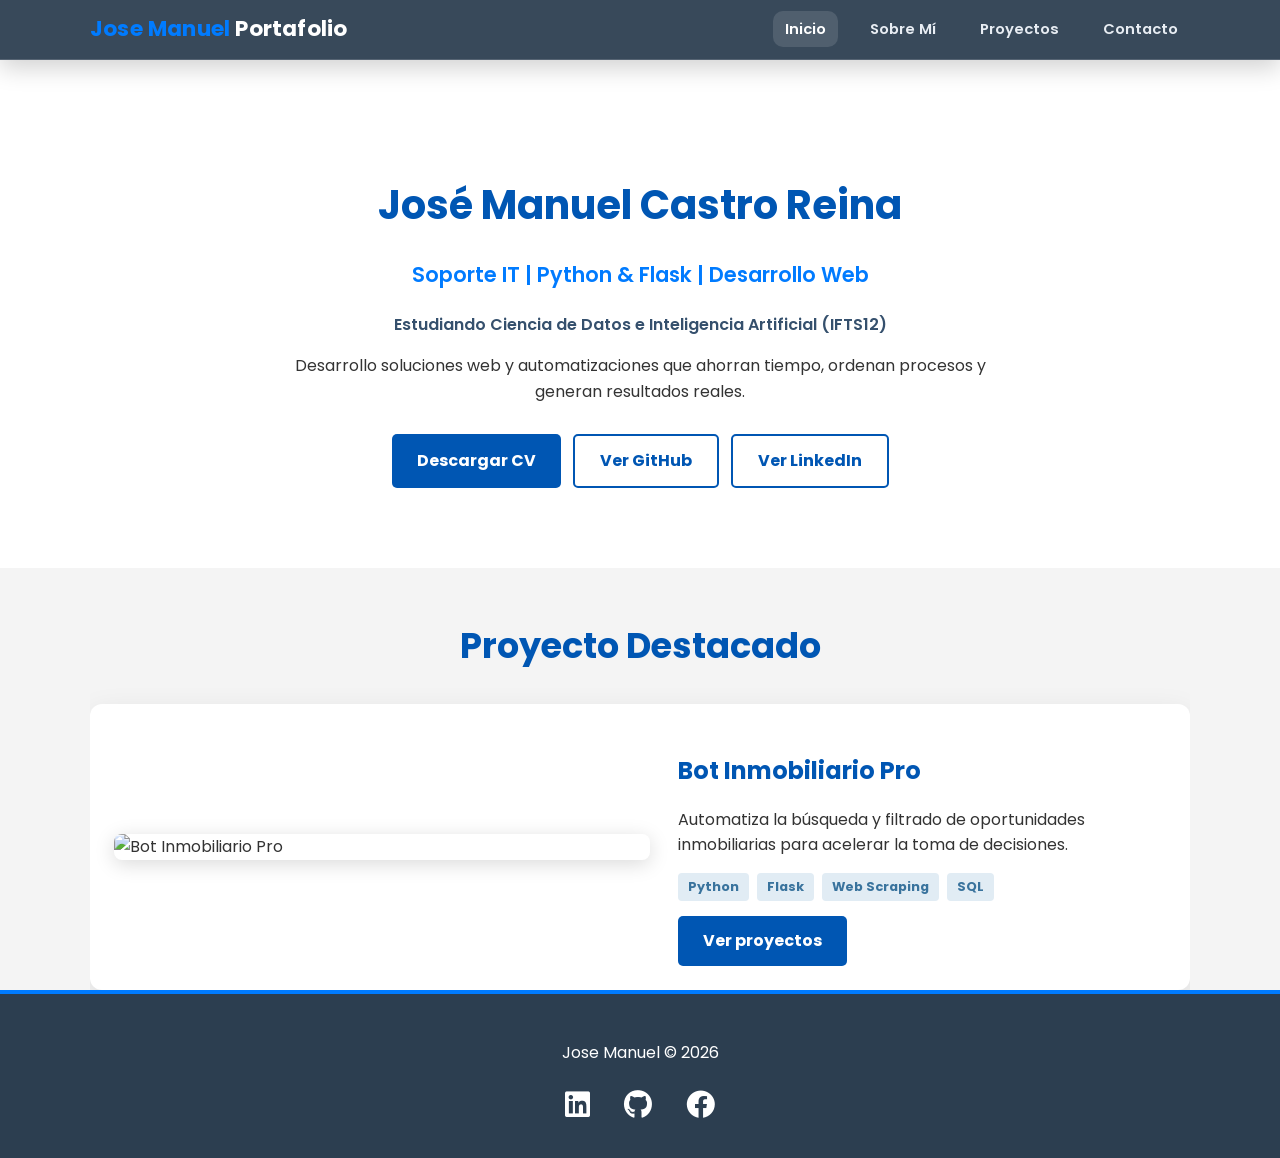
==== index.html @ e277f6f5 "Rediseño portfolio + mejoras de contacto y SMTP" ====
<!DOCTYPE html>
<html lang="es">
<head>
    <meta charset="UTF-8">
    <meta name="viewport" content="width=device-width, initial-scale=1.0">
    <link href="https://fonts.googleapis.com/css2?family=Poppins:wght@300;400;600;700&family=Roboto+Mono:wght@400;700&display=swap" rel="stylesheet">
    <link rel="stylesheet" href="https://cdnjs.cloudflare.com/ajax/libs/font-awesome/6.0.0-beta3/css/all.min.css">
    <link rel="stylesheet" href="css/normalize.css">
    <link rel="stylesheet" href="css/style.css">
    <title>JoseManuelDEV | IA & Data Science</title>
</head>
<body>
    <header>
        <div class="container">
            <div id="branding">
                <h1><span class="highlight">Jose Manuel</span> Portafolio</h1>
            </div>
            <nav class="navigation"> 
                <button class="nav-toggle" type="button" aria-expanded="false" aria-label="Abrir menú" aria-controls="site-menu">
                    <span></span>
                    <span></span>
                    <span></span>
                </button>
                <ul id="site-menu">
                    <li class="current"><a href="index.html">Inicio</a></li>
                    <li><a href="sobremi.html">Sobre Mí</a></li>
                    <li><a href="proyectos.html">Proyectos</a></li>
                    <li><a href="contacto.html">Contacto</a></li>
                </ul>
            </nav>
        </div>
    </header>

    <main>
        <section class="hero">
            <div class="container">
                <!-- <p class="eyebrow">Portfolio profesional</p> -->
                <h1>José Manuel Castro Reina</h1>
                <p class="subtitle">Soporte IT | Python &amp; Flask | Desarrollo Web</p>
                <p class="study-line">Estudiando Ciencia de Datos e Inteligencia Artificial (IFTS12)</p>
                <p class="hero-copy">Desarrollo soluciones web y automatizaciones que ahorran tiempo, ordenan procesos y generan resultados reales.</p>
                <div class="hero-actions">
                    <a href="cv.pdf" class="btn btn-primary" download>Descargar CV</a>
                    <a href="https://github.com/josemanuelweb" class="btn btn-secondary" target="_blank" rel="noopener">Ver GitHub</a>
                    <a href="https://www.linkedin.com/in/josemanuell/" class="btn btn-secondary" target="_blank" rel="noopener">Ver LinkedIn</a>
                </div>
            </div>
        </section>

        <section id="proyectos" class="container highlight-project">
            <h2 class="section-title">Proyecto Destacado</h2>
            <div class="project-card">
                <img class="project-demo" src="img/AppInmobiliaria.png" alt="Bot Inmobiliario Pro">
                <div class="project-highlight-content">
                    <h3>Bot Inmobiliario Pro</h3>
                    <p>Automatiza la búsqueda y filtrado de oportunidades inmobiliarias para acelerar la toma de decisiones.</p>
                    <div class="tech-tags">
                        <span>Python</span>
                        <span>Flask</span>
                        <span>Web Scraping</span>
                        <span>SQL</span>
                    </div>
                    <a href="proyectos.html" class="btn btn-primary">Ver proyectos</a>
                </div>
            </div>
        </section>
    </main>

    <footer>
        <div class="container">
            <p>Jose Manuel &copy; 2026</p>
            <div class="social-icons">
                <a href="https://www.linkedin.com/in/josemanuell/" target="_blank" rel="noopener" aria-label="LinkedIn">
                    <i class="fab fa-linkedin"></i>
                </a>
                <a href="https://github.com/josemanuelweb" target="_blank" rel="noopener" aria-label="GitHub">
                    <i class="fab fa-github"></i>
                </a>
                <a href="https://www.facebook.com/profile.php?id=61586105055388" target="_blank" rel="noopener" aria-label="Facebook">
                    <i class="fab fa-facebook"></i>
                </a>
            </div>
        </div>
    </footer>

    <script src="js/script.js"></script>
</body>
</html>
---- css/style.css ----
/* --- VARIABLES Y CONFIGURACIÓN --- */
:root {
    --primary-color: #0056b3;    /* Azul Seniority */
    --secondary-color: #007bff;  /* Azul Acción */
    --bg-dark: #2c3e50;          /* Gris Oscuro (Header/Footer) */
    --bg-light: #f4f4f4;         /* Fondo General */
    --white: #ffffff;
    --text-color: #333;
    --shadow: 0 10px 30px rgba(0,0,0,0.1);
}

/* --- GENERALES --- */
body {
    font-family: 'Poppins', sans-serif;
    margin: 0;
    padding: 0;
    line-height: 1.6;
    color: var(--text-color);
    background-color: var(--bg-light);

    display: flex;
    flex-direction: column;
    min-height: 100vh;
    margin: 0;
}

main, section.container {
    flex: 1; /* Esto empuja el footer hacia abajo */
}

.container {
    width: 90%;
    max-width: 1100px;
    margin: auto;
    overflow: hidden;
}

/* --- ENCABEZADO (HEADER) --- */
header {
    position: sticky;
    top: 0;
    z-index: 1000;
    background: rgba(44, 62, 80, 0.94);
    backdrop-filter: blur(8px);
    color: var(--white);
    padding: 0.75rem 0;
    border-bottom: 1px solid rgba(255,255,255,0.15);
    box-shadow: 0 8px 24px rgba(0,0,0,0.18);
}

header .container {
    display: flex;
    justify-content: space-between;
    align-items: center;
    overflow: visible;
}

header #branding h1 {
    margin: 0;
    font-size: 1.35rem;
    letter-spacing: 0.2px;
}

header .highlight {
    color: var(--secondary-color);
}

/* Navegación */
.navigation ul {
    margin: 0;
    padding: 0;
    list-style: none;
    display: flex;
    gap: 20px;
}

.nav-toggle {
    display: none;
    width: 42px;
    height: 42px;
    border: 1px solid rgba(255,255,255,0.25);
    background: rgba(255,255,255,0.08);
    border-radius: 10px;
    cursor: pointer;
    align-items: center;
    justify-content: center;
    flex-direction: column;
    gap: 5px;
}

.nav-toggle span {
    width: 18px;
    height: 2px;
    border-radius: 2px;
    background: #fff;
    transition: transform 0.2s ease, opacity 0.2s ease;
}

.nav-toggle[aria-expanded="true"] span:nth-child(1) {
    transform: translateY(7px) rotate(45deg);
}

.nav-toggle[aria-expanded="true"] span:nth-child(2) {
    opacity: 0;
}

.nav-toggle[aria-expanded="true"] span:nth-child(3) {
    transform: translateY(-7px) rotate(-45deg);
}

.navigation a {
    color: #e8edf3;
    text-decoration: none;
    text-transform: none;
    font-size: 0.92rem;
    font-weight: 600;
    transition: 0.25s ease;
    padding: 8px 12px;
    border-radius: 10px;
}

.navigation a:hover, .current a {
    color: #ffffff;
    background: rgba(255,255,255,0.12);
}

/* --- SECCIÓN HERO (INICIO) --- */
.hero {
    text-align: center;
    padding: 80px 0;
    background: var(--white);
}

.hero h1 { 
    font-size: 2.5rem; 
    color: var(--primary-color); 
    margin-bottom: 10px; 
}

.eyebrow {
    display: inline-block;
    padding: 6px 12px;
    border-radius: 999px;
    background: #e6f0ff;
    color: var(--primary-color);
    font-size: 0.85rem;
    font-weight: 700;
    margin-bottom: 14px;
}

.subtitle { 
    font-size: 1.3rem; 
    font-weight: 600; 
    color: var(--secondary-color); 
}

.study-line {
    margin-top: 6px;
    font-weight: 600;
    color: #35506d;
}

.hero-copy {
    max-width: 760px;
    margin: 16px auto 0;
}

.hero-text { 
    max-width: 750px; 
    margin: 20px auto; 
}

.cta-group { 
    display: flex; 
    justify-content: center; 
    gap: 15px; 
    margin-top: 30px; 
}
.btn { 
    padding: 12px 25px; 
    border-radius: 5px; 
    text-decoration: none; 
    font-weight: bold; 
    transition: 0.3s; 
    display: inline-flex;
    align-items: center;
    justify-content: center;
    text-align: center;
}
.btn-primary { 
    background: var(--primary-color); 
    color: var(--white); 
}
.btn-secondary { 
    border: 2px solid var(--primary-color); 
    color: var(--primary-color); 
    background: transparent;
}
.btn:hover { 
    transform: translateY(-3px); 
    box-shadow: var(--shadow); 
}

.hero-actions {
    display: flex;
    justify-content: center;
    gap: 12px;
    margin-top: 30px;
    flex-wrap: wrap;
}

.highlight-project .project-card {
    display: grid;
    grid-template-columns: 1.1fr 1fr;
    gap: 28px;
    background: #fff;
    border-radius: 12px;
    box-shadow: var(--shadow);
    padding: 24px;
    align-items: center;
}

.project-highlight-content h3 {
    font-size: 1.5rem;
    color: var(--primary-color);
    margin-bottom: 8px;
}

.project-highlight-content p {
    margin-bottom: 14px;
}

/* --- SECCIÓN SOBRE MÍ --- */
.about-me-section {
    padding: 60px 0 20px;
}

.about-lead {
    max-width: 900px;
    margin: 0 auto 18px;
    text-align: center;
    color: #3f4f61;
}

.about-grid { 
    display: grid; 
    grid-template-columns: 2fr 1fr; 
    gap: 40px; 
    margin-top: 40px; 
}

.values-grid {
    display: grid;
    grid-template-columns: repeat(2, minmax(0, 1fr));
    gap: 16px;
}

.value-item {
    background: #ffffff;
    border-radius: 12px;
    padding: 18px;
    box-shadow: var(--shadow);
    border: 1px solid #e6edf5;
}

.value-item h4 {
    margin: 0 0 8px;
    color: var(--primary-color);
}

.value-item p {
    margin: 0;
    color: #4d5b69;
}

.about-stack { 
    background: var(--bg-dark); 
    color: var(--white); 
    padding: 25px; 
    border-radius: 10px; 
    box-shadow: var(--shadow);
    height: fit-content;
}
.tech-list { 
    list-style: none; 
    padding: 0; 
}
.tech-list li { 
    margin-bottom: 10px; 
    border-bottom: 1px solid rgba(255,255,255,0.1); 
    padding-bottom: 5px; 
}

/* --- PÁGINA DE PROYECTOS (UNIFICADA) --- */
.section-title { 
    text-align: center; 
    margin: 50px 0 30px; 
    font-size: 2.2rem; 
    color: var(--primary-color); 
}

.projects-list-unified {
    display: flex;
    flex-direction: column;
    gap: 40px;
    padding: 20px 0;
}

/* Cada tarjeta como un bloque horizontal sólido */
.project-card-row {
    display: flex; 
    justify-content: space-between; 
    align-items: stretch; 
    background: var(--white);
    border-radius: 12px;
    box-shadow: var(--shadow);
    overflow: hidden;
    min-height: 350px; 
    border-left: 10px solid var(--primary-color);
    transition: transform 0.3s ease;
}

.project-card-row:hover { transform: scale(1.01); }

.project-content {
    flex: 1; 
    padding: 40px;
    display: flex;
    flex-direction: column;
    justify-content: center;
}

.project-image-container {
    flex: 1; 
    max-width: 50%; 
    background: #f8f9fa;
}

.project-image-container img {
    width: 100%;
    height: 100%;
    object-fit: cover; 
}

/* Etiquetas y Tags */
.tag { 
    display: inline-block; 
    padding: 4px 10px; 
    border-radius: 4px; 
    font-size: 0.75rem; 
    font-weight: bold; 
    margin-bottom: 15px; 
    color: white; 
}
.tag-ia { background: #28a745; }
.tag-web { background: #e83e8c; }

.tech-tags { 
    display: flex; 
    flex-wrap: wrap; 
    gap: 8px; 
    margin: 15px 0; 
}
.tech-tags span { 
    background: #e1ecf4; 
    color: #39739d; 
    padding: 4px 10px; 
    border-radius: 4px; 
    font-size: 0.8rem; 
    font-weight: bold; 
}

/* --- FORMULARIO DE CONTACTO --- */
.contact-card { 
    background: var(--white); 
    padding: 40px; 
    border-radius: 12px; 
    box-shadow: var(--shadow); 
    max-width: 650px; 
    margin: 40px auto; 
    transition: transform 0.25s ease, box-shadow 0.25s ease;
}

.contact-card:hover {
    transform: translateY(-3px);
    box-shadow: 0 16px 38px rgba(0,0,0,0.13);
}

.contact-lead {
    max-width: 650px;
    margin: -10px auto 10px;
    text-align: justify !important;
    text-justify: inter-word;
    text-align-last: left;
    hyphens: auto;
    color: #41576d;
}

.contact-lead a {
    color: var(--primary-color);
    font-weight: 600;
    text-decoration: none;
}

.contact-form label { 
    display: block; margin-bottom: 5px; 
    font-weight: bold; 
    color: var(--primary-color); 
}
.contact-form input, 
.contact-form textarea { 
    width: 100%; 
    padding: 12px; 
    margin-bottom: 20px; 
    border: 1px solid #ddd; 
    border-radius: 6px; 
    box-sizing: border-box; 
    transition: border-color 0.2s ease, box-shadow 0.2s ease, background-color 0.2s ease;
}

.contact-form input:focus,
.contact-form textarea:focus {
    border-color: #7ba7ff;
    box-shadow: 0 0 0 4px rgba(0,123,255,0.14);
    outline: none;
    background-color: #fbfdff;
}
.contact-form button { 
    width: 100%; 
    background: var(--secondary-color); 
    color: white; 
    border: none; 
    padding: 15px; 
    font-weight: bold; 
    cursor: pointer; border-radius: 6px; 
}
.contact-form button:disabled {
    opacity: 0.7;
    cursor: not-allowed;
}

.contact-form input.is-invalid,
.contact-form textarea.is-invalid {
    border-color: #d93025;
    box-shadow: 0 0 0 3px rgba(217,48,37,0.14);
}

.field-meta {
    margin-top: -12px;
    margin-bottom: 8px;
    display: flex;
    justify-content: space-between;
    gap: 10px;
    color: #50667e;
    font-size: 0.82rem;
}

.field-error {
    display: block;
    margin-top: -10px;
    margin-bottom: 6px;
    min-height: 18px;
    color: #d93025;
    font-size: 0.82rem;
}

.hp-field {
    position: absolute;
    left: -9999px;
    width: 1px;
    height: 1px;
    overflow: hidden;
}

.form-status {
    margin: 16px 0 0;
    padding: 10px 12px;
    border-radius: 6px;
    font-weight: 600;
    display: none;
}
.form-status.is-success {
    display: block;
    background: #e9f8ef;
    color: #1f7a3f;
}
.form-status.is-error {
    display: block;
    background: #fdecec;
    color: #a32121;
}

/* --- PIE DE PÁGINA --- */
/* --- FOOTER UNIFICADO --- */
footer {
    background: #2c3e50;
    color: #ffffff;
    text-align: center;
    padding: 30px 0;
    border-top: #007bff 4px solid;
}

.social-icons {
    margin-top: 15px;
}

.social-icons a {
    color: white;
    font-size: 1.8rem;
    margin: 0 15px;
    transition: 0.3s;
    display: inline-block;
}

.social-icons a:hover {
    color: var(--secondary-color);
    transform: translateY(-5px);
}

/* --- RESPONSIVO --- */
@media (max-width: 768px) {
    .project-card-row {
        flex-direction: column;
        text-align: center;
    }
    .project-image-container {
        height: 200px;
    }
}

/* --- RESPONSIVE --- */
@media (max-width: 850px) {
    .project-card-row { flex-direction: column; }
    .project-image-container { max-width: 100%; height: 250px; }
    .project-image-container { order: 1; }
    .project-content { order: 2; }
    .about-grid { grid-template-columns: 1fr; }
    .values-grid { grid-template-columns: 1fr; }
    header .container {
        display: flex;
        flex-direction: row;
        align-items: center;
        justify-content: space-between;
        padding: 6px 0;
    }
    .navigation {
        width: auto;
        margin-left: auto;
        position: relative;
    }
    .nav-toggle { display: inline-flex; }
    .navigation ul {
        margin-top: 0;
        width: 240px;
        flex-direction: column;
        gap: 8px;
        max-height: 0;
        opacity: 0;
        overflow: hidden;
        pointer-events: none;
        transition: max-height 0.25s ease, opacity 0.2s ease;
        position: absolute;
        right: 0;
        top: calc(100% + 10px);
        background: rgba(44, 62, 80, 0.98);
        border: 1px solid rgba(255,255,255,0.15);
        border-radius: 10px;
        padding: 0 10px;
        z-index: 1001;
    }
    .navigation ul.is-open {
        max-height: 320px;
        opacity: 1;
        pointer-events: auto;
        padding: 10px;
    }
    .navigation li { width: 100%; }
    .navigation a {
        display: block;
        text-align: center;
    }
    .highlight-project .project-card { grid-template-columns: 1fr; }
    .contact-card { padding: 24px; }    .field-meta { flex-direction: column; align-items: flex-start; }
}

/* Fuerza a que las etiquetas y campos estén uno debajo del otro */
.contact-form .form-group {
    display: flex;
    flex-direction: column;
    margin-bottom: 20px;
    text-align: left;
}

.contact-form label {
    font-weight: bold;
    color: var(--primary-color);
    margin-bottom: 8px;
}

.contact-form input, 
.contact-form textarea {
    width: 100%;
    padding: 12px;
    border: 1px solid #ddd;
    border-radius: 6px;
    box-sizing: border-box; /* Crucial para que no se desborde */
}

.project-demo {
    width: 100%;
    max-width: 800px;
    display: block;
    margin: 20px auto;
    border-radius: 8px;
    box-shadow: 0 4px 20px rgba(0,0,0,0.15);
}
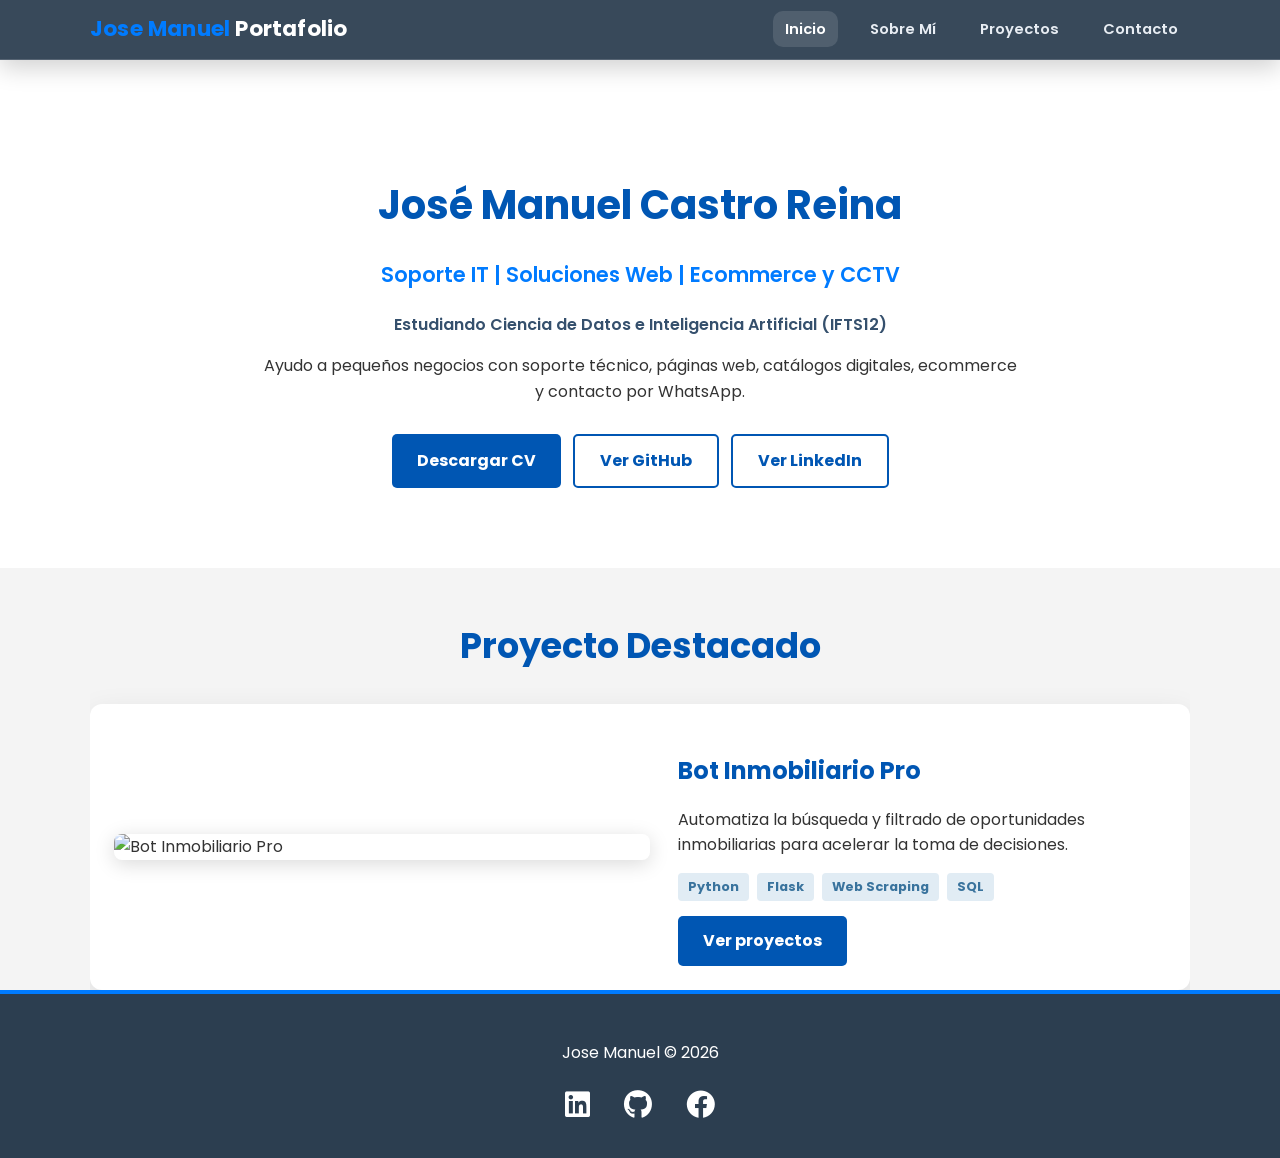
==== commit 72c15fe3: "Alinear portada con servicios freelance y ecommerce" ====
--- a/index.html
+++ b/index.html
@@ -7,7 +7,7 @@
     <link rel="stylesheet" href="https://cdnjs.cloudflare.com/ajax/libs/font-awesome/6.0.0-beta3/css/all.min.css">
     <link rel="stylesheet" href="css/normalize.css">
     <link rel="stylesheet" href="css/style.css">
-    <title>JoseManuelDEV | IA & Data Science</title>
+    <title>José Manuel | Soporte IT y Soluciones Digitales</title>
 </head>
 <body>
     <header>
@@ -36,12 +36,12 @@
             <div class="container">
                 <!-- <p class="eyebrow">Portfolio profesional</p> -->
                 <h1>José Manuel Castro Reina</h1>
-                <p class="subtitle">Soporte IT | Python &amp; Flask | Desarrollo Web</p>
+                <p class="subtitle">Soporte IT | Soluciones Web | Ecommerce y CCTV</p>
                 <p class="study-line">Estudiando Ciencia de Datos e Inteligencia Artificial (IFTS12)</p>
-                <p class="hero-copy">Desarrollo soluciones web y automatizaciones que ahorran tiempo, ordenan procesos y generan resultados reales.</p>
+                <p class="hero-copy">Ayudo a pequeños negocios con soporte técnico, páginas web, catálogos digitales, ecommerce y contacto por WhatsApp.</p>
                 <div class="hero-actions">
-                    <a href="cv.pdf" class="btn btn-primary" download>Descargar CV</a>
-                    <a href="https://github.com/josemanuelweb" class="btn btn-secondary" target="_blank" rel="noopener">Ver GitHub</a>
+                    <a href="JoseManuel-CV.pdf" class="btn btn-primary" download>Descargar CV</a>
+                    <a href="https://github.com/JoseManuel-TI" class="btn btn-secondary" target="_blank" rel="noopener">Ver GitHub</a>
                     <a href="https://www.linkedin.com/in/josemanuell/" class="btn btn-secondary" target="_blank" rel="noopener">Ver LinkedIn</a>
                 </div>
             </div>
@@ -73,7 +73,7 @@
                 <a href="https://www.linkedin.com/in/josemanuell/" target="_blank" rel="noopener" aria-label="LinkedIn">
                     <i class="fab fa-linkedin"></i>
                 </a>
-                <a href="https://github.com/josemanuelweb" target="_blank" rel="noopener" aria-label="GitHub">
+                <a href="https://github.com/JoseManuel-TI" target="_blank" rel="noopener" aria-label="GitHub">
                     <i class="fab fa-github"></i>
                 </a>
                 <a href="https://www.facebook.com/profile.php?id=61586105055388" target="_blank" rel="noopener" aria-label="Facebook">
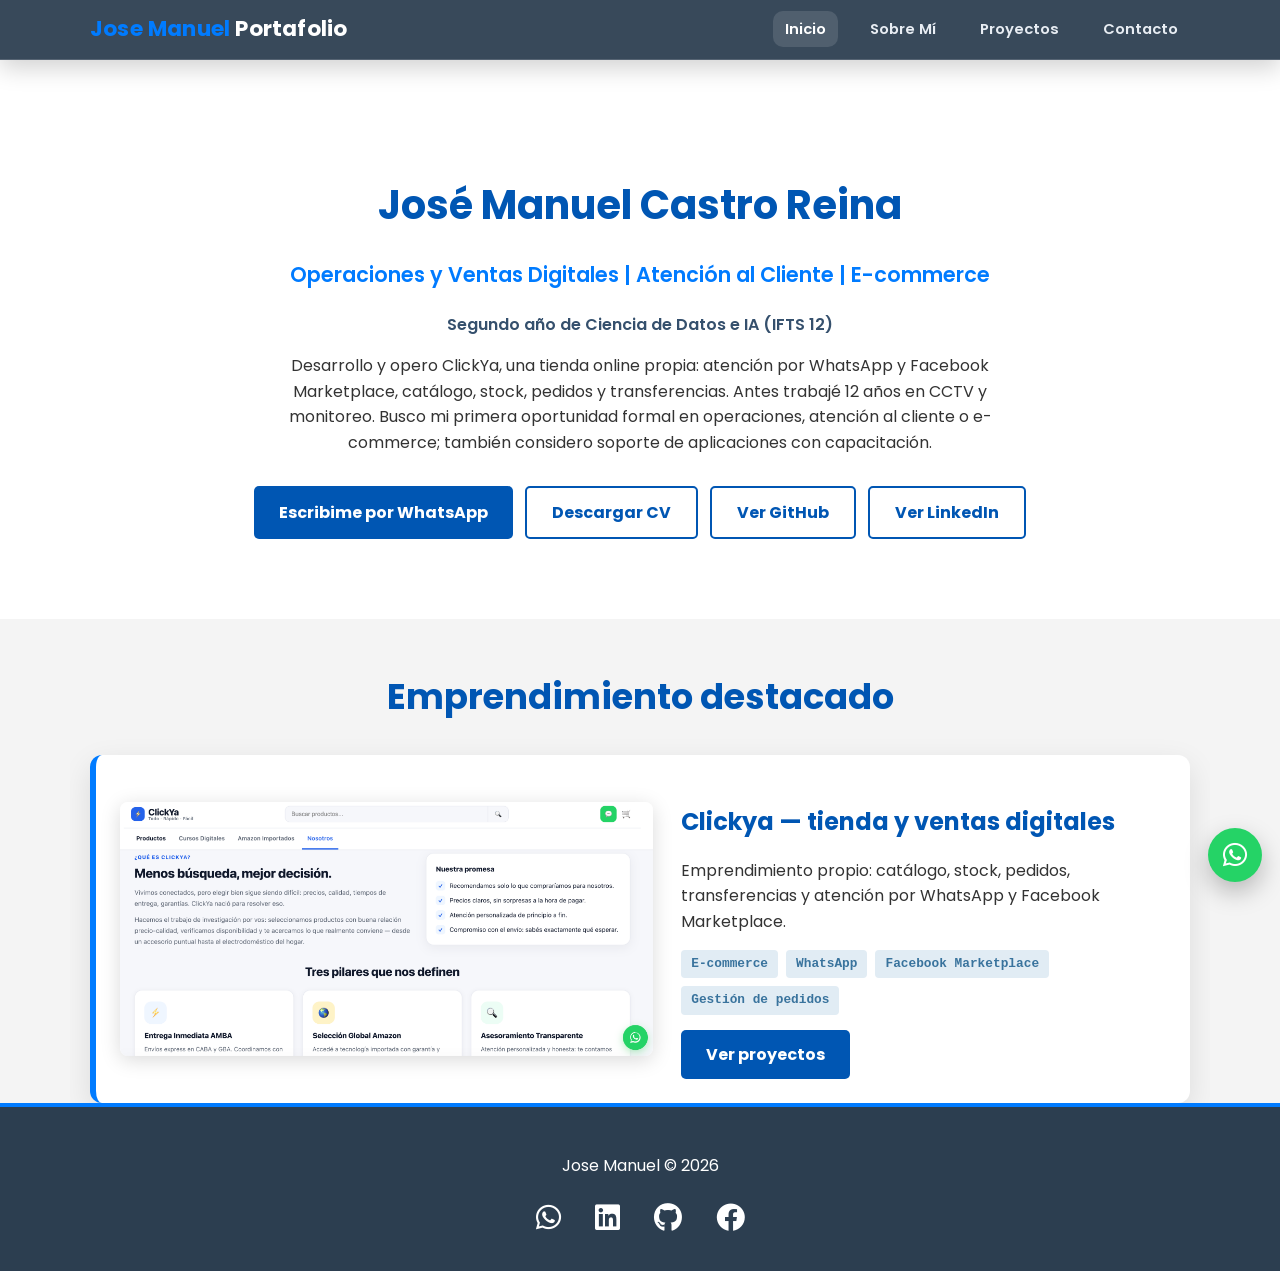
==== commit e0e34b56: "Actualizar portafolio a sitio estático y perfil de operaciones y ventas digitales" ====
--- a/index.html
+++ b/index.html
@@ -7,7 +7,13 @@
     <link rel="stylesheet" href="https://cdnjs.cloudflare.com/ajax/libs/font-awesome/6.0.0-beta3/css/all.min.css">
     <link rel="stylesheet" href="css/normalize.css">
     <link rel="stylesheet" href="css/style.css">
-    <title>José Manuel | Soporte IT y Soluciones Digitales</title>
+    <meta name="description" content="José Manuel Castro Reina — Operaciones y Ventas Digitales, Atención al Cliente y E-commerce. ClickYa, WhatsApp, catálogo, stock y pedidos. Lanús, Buenos Aires.">
+    <meta name="author" content="José Manuel Castro Reina">
+    <meta property="og:type" content="website">
+    <meta property="og:title" content="José Manuel Castro Reina | Operaciones y Ventas Digitales">
+    <meta property="og:description" content="Operaciones y ventas digitales, atención al cliente y e-commerce. ClickYa, WhatsApp, catálogo, stock y pedidos.">
+    <meta property="og:url" content="https://JoseManuel-TI.github.io/mi-portafolio/">
+    <title>José Manuel Castro Reina | Operaciones y Ventas Digitales</title>
 </head>
 <body>
     <header>
@@ -36,11 +42,12 @@
             <div class="container">
                 <!-- <p class="eyebrow">Portfolio profesional</p> -->
                 <h1>José Manuel Castro Reina</h1>
-                <p class="subtitle">Soporte IT | Soluciones Web | Ecommerce y CCTV</p>
-                <p class="study-line">Estudiando Ciencia de Datos e Inteligencia Artificial (IFTS12)</p>
-                <p class="hero-copy">Ayudo a pequeños negocios con soporte técnico, páginas web, catálogos digitales, ecommerce y contacto por WhatsApp.</p>
+                <p class="subtitle">Operaciones y Ventas Digitales | Atención al Cliente | E-commerce</p>
+                <p class="study-line">Segundo año de Ciencia de Datos e IA (IFTS 12)</p>
+                <p class="hero-copy">Desarrollo y opero ClickYa, una tienda online propia: atención por WhatsApp y Facebook Marketplace, catálogo, stock, pedidos y transferencias. Antes trabajé 12 años en CCTV y monitoreo. Busco mi primera oportunidad formal en operaciones, atención al cliente o e-commerce; también considero soporte de aplicaciones con capacitación.</p>
                 <div class="hero-actions">
-                    <a href="JoseManuel-CV.pdf" class="btn btn-primary" download>Descargar CV</a>
+                    <a href="https://wa.me/5491126268359?text=Hola%20Jos%C3%A9%2C%20vi%20tu%20portafolio%20y%20quiero%20consultarte%20por%20una%20oportunidad%20en%20operaciones%2C%20atenci%C3%B3n%20al%20cliente%20o%20e-commerce." class="btn btn-primary" target="_blank" rel="noopener">Escribime por WhatsApp</a>
+                    <a href="JoseManuel-CV.pdf" class="btn btn-secondary" download>Descargar CV</a>
                     <a href="https://github.com/JoseManuel-TI" class="btn btn-secondary" target="_blank" rel="noopener">Ver GitHub</a>
                     <a href="https://www.linkedin.com/in/josemanuell/" class="btn btn-secondary" target="_blank" rel="noopener">Ver LinkedIn</a>
                 </div>
@@ -48,17 +55,17 @@
         </section>
 
         <section id="proyectos" class="container highlight-project">
-            <h2 class="section-title">Proyecto Destacado</h2>
+            <h2 class="section-title">Emprendimiento destacado</h2>
             <div class="project-card">
-                <img class="project-demo" src="img/AppInmobiliaria.png" alt="Bot Inmobiliario Pro">
+                <img class="project-demo" src="img/img_sistema_reventas.png" alt="Clickya, tienda online y ventas digitales">
                 <div class="project-highlight-content">
-                    <h3>Bot Inmobiliario Pro</h3>
-                    <p>Automatiza la búsqueda y filtrado de oportunidades inmobiliarias para acelerar la toma de decisiones.</p>
+                    <h3>Clickya — tienda y ventas digitales</h3>
+                    <p>Emprendimiento propio: catálogo, stock, pedidos, transferencias y atención por WhatsApp y Facebook Marketplace.</p>
                     <div class="tech-tags">
-                        <span>Python</span>
-                        <span>Flask</span>
-                        <span>Web Scraping</span>
-                        <span>SQL</span>
+                        <span>E-commerce</span>
+                        <span>WhatsApp</span>
+                        <span>Facebook Marketplace</span>
+                        <span>Gestión de pedidos</span>
                     </div>
                     <a href="proyectos.html" class="btn btn-primary">Ver proyectos</a>
                 </div>
@@ -70,6 +77,9 @@
         <div class="container">
             <p>Jose Manuel &copy; 2026</p>
             <div class="social-icons">
+                <a href="https://wa.me/5491126268359" target="_blank" rel="noopener" aria-label="WhatsApp">
+                    <i class="fab fa-whatsapp"></i>
+                </a>
                 <a href="https://www.linkedin.com/in/josemanuell/" target="_blank" rel="noopener" aria-label="LinkedIn">
                     <i class="fab fa-linkedin"></i>
                 </a>
@@ -83,6 +93,7 @@
         </div>
     </footer>
 
+    <a class="whatsapp-float" href="https://wa.me/5491126268359" target="_blank" rel="noopener" aria-label="Escribime por WhatsApp"><i class="fab fa-whatsapp"></i></a>
     <script src="js/script.js"></script>
 </body>
 </html>
--- a/css/style.css
+++ b/css/style.css
@@ -400,6 +400,44 @@
     color: var(--primary-color);
     font-weight: 600;
     text-decoration: none;
+}
+
+.contact-links {
+    display: flex;
+    flex-wrap: wrap;
+    gap: 12px;
+    justify-content: center;
+}
+
+.contact-meta {
+    margin: 22px 0 0;
+    text-align: center;
+    color: #41576d;
+    font-size: 0.95rem;
+}
+
+.whatsapp-float {
+    position: fixed;
+    right: 18px;
+    bottom: 18px;
+    z-index: 999;
+    width: 54px;
+    height: 54px;
+    border-radius: 50%;
+    background: #25d366;
+    color: #ffffff;
+    display: flex;
+    align-items: center;
+    justify-content: center;
+    font-size: 1.7rem;
+    text-decoration: none;
+    box-shadow: 0 10px 25px rgba(0, 0, 0, 0.25);
+    transition: transform 0.2s ease, box-shadow 0.2s ease;
+}
+
+.whatsapp-float:hover {
+    transform: translateY(-3px) scale(1.03);
+    box-shadow: 0 14px 30px rgba(0, 0, 0, 0.3);
 }
 
 .contact-form label { 
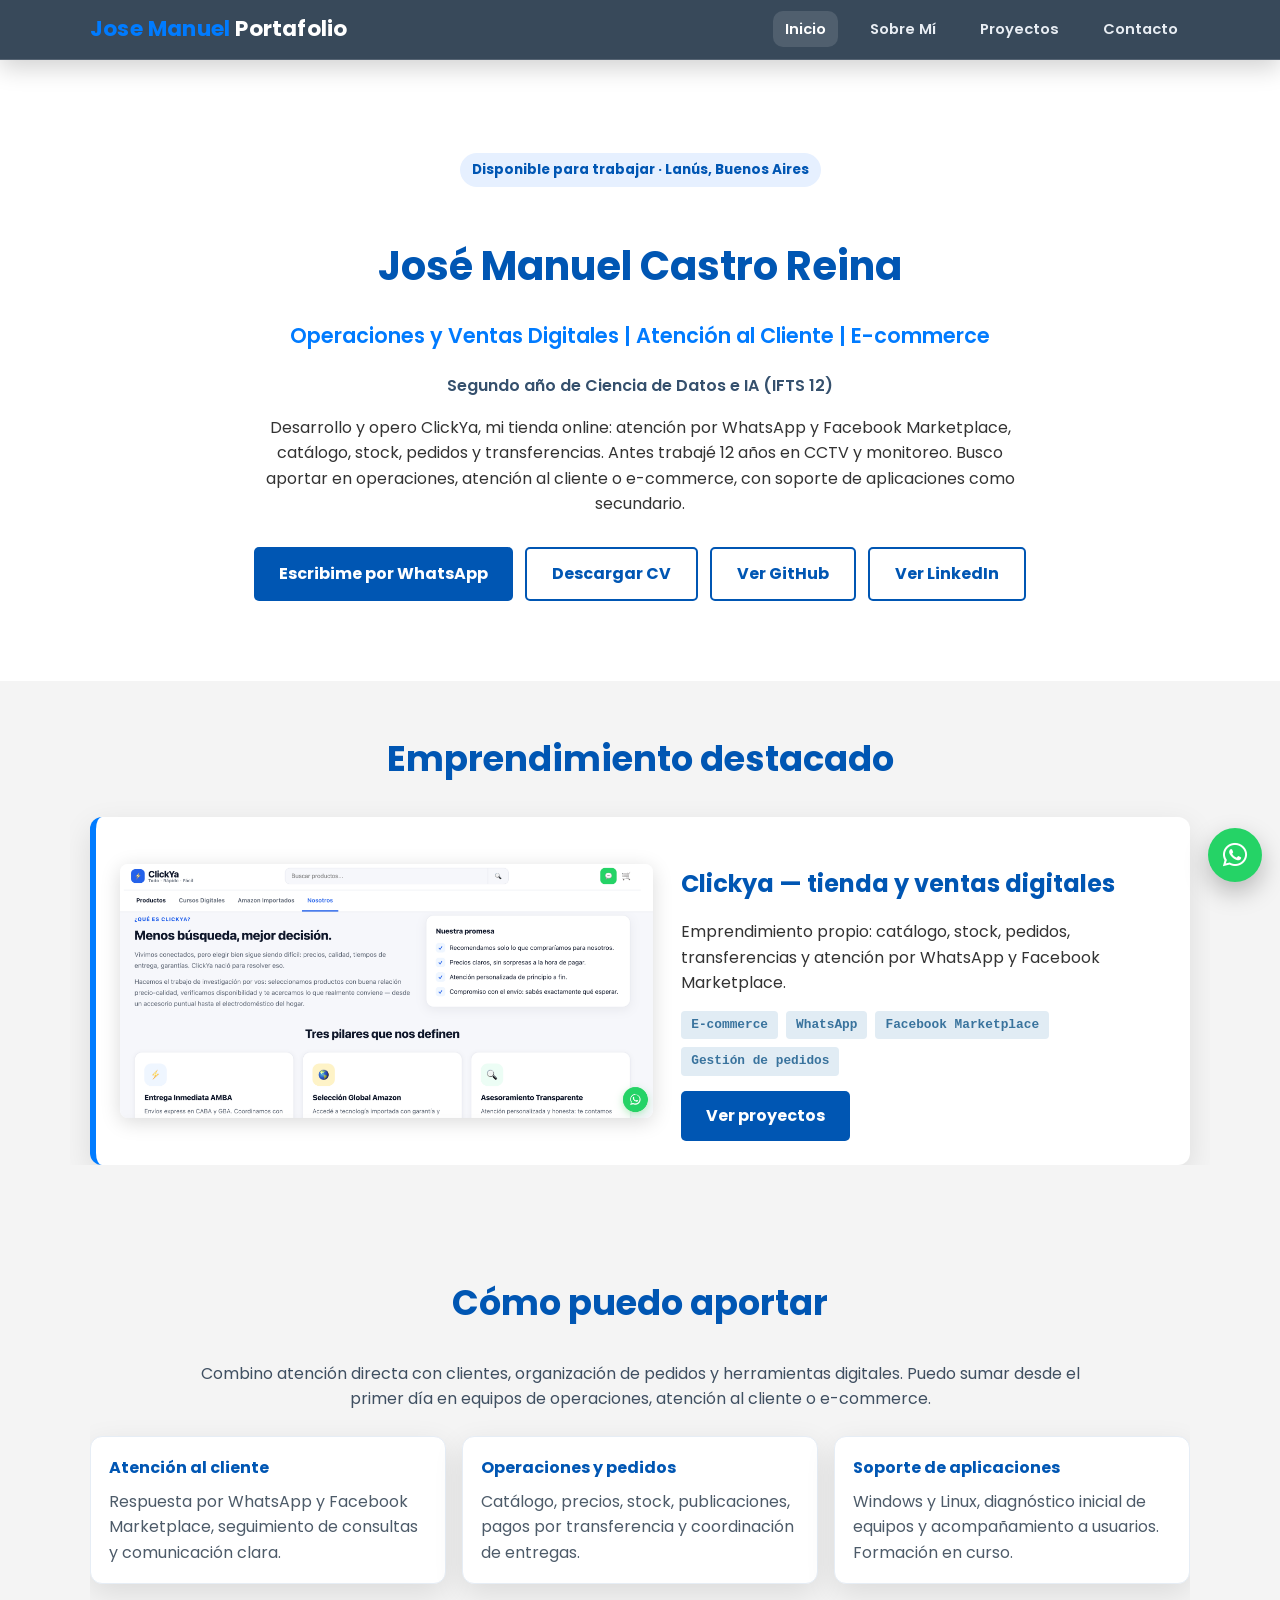
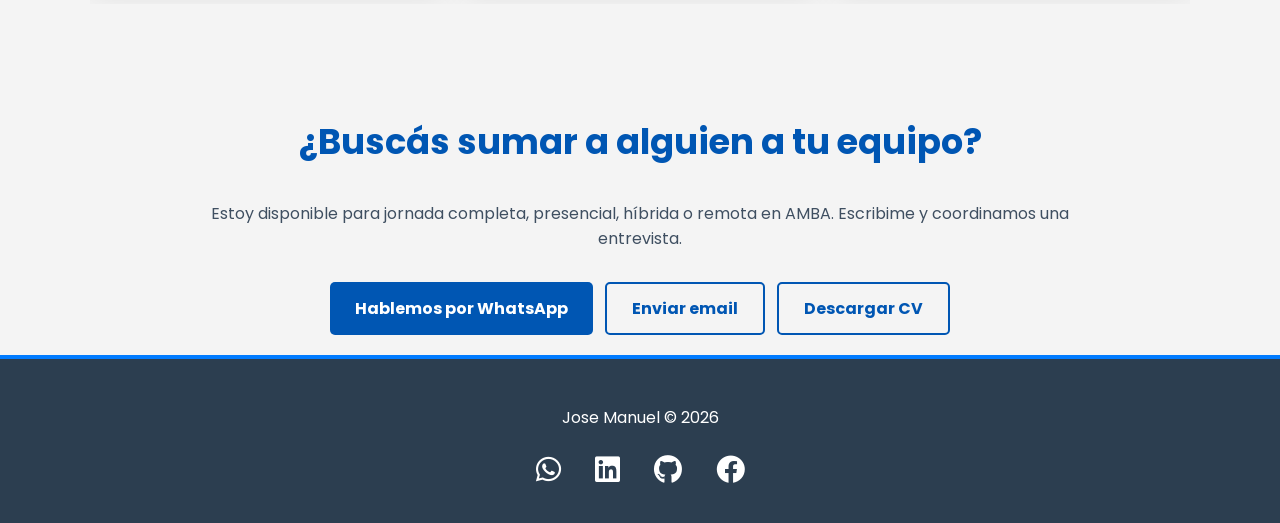
==== commit b7336814: "Optimizar portafolio para operaciones y ventas digitales" ====
--- a/index.html
+++ b/index.html
@@ -13,13 +13,50 @@
     <meta property="og:title" content="José Manuel Castro Reina | Operaciones y Ventas Digitales">
     <meta property="og:description" content="Operaciones y ventas digitales, atención al cliente y e-commerce. ClickYa, WhatsApp, catálogo, stock y pedidos.">
     <meta property="og:url" content="https://JoseManuel-TI.github.io/mi-portafolio/">
+    <meta property="og:locale" content="es_AR">
+    <meta property="og:image" content="https://JoseManuel-TI.github.io/mi-portafolio/img/img_sistema_reventas.png">
+    <meta property="og:image:alt" content="Clickya, tienda online y ventas digitales">
+    <meta name="twitter:card" content="summary_large_image">
+    <meta name="twitter:title" content="José Manuel Castro Reina | Operaciones y Ventas Digitales">
+    <meta name="twitter:description" content="Operaciones y ventas digitales, atención al cliente y e-commerce. ClickYa, WhatsApp, catálogo, stock y pedidos.">
+    <link rel="canonical" href="https://JoseManuel-TI.github.io/mi-portafolio/">
+    <script type="application/ld+json">
+    {
+      "@context": "https://schema.org",
+      "@type": "Person",
+      "name": "José Manuel Castro Reina",
+      "jobTitle": "Operaciones y Ventas Digitales | Atención al Cliente | E-commerce",
+      "url": "https://JoseManuel-TI.github.io/mi-portafolio/",
+      "email": "mailto:jcmanueldj@gmail.com",
+      "telephone": "+54-9-11-2626-8359",
+      "address": {
+        "@type": "PostalAddress",
+        "addressLocality": "Lanús Este",
+        "addressRegion": "Buenos Aires",
+        "addressCountry": "AR"
+      },
+      "sameAs": [
+        "https://www.linkedin.com/in/josemanuell/",
+        "https://github.com/JoseManuel-TI"
+      ],
+      "knowsAbout": [
+        "Atención al cliente",
+        "Ventas digitales",
+        "E-commerce",
+        "Gestión de pedidos",
+        "WhatsApp",
+        "Facebook Marketplace",
+        "Soporte de aplicaciones"
+      ]
+    }
+    </script>
     <title>José Manuel Castro Reina | Operaciones y Ventas Digitales</title>
 </head>
 <body>
     <header>
         <div class="container">
             <div id="branding">
-                <h1><span class="highlight">Jose Manuel</span> Portafolio</h1>
+                <a href="index.html"><span class="highlight">Jose Manuel</span> Portafolio</a>
             </div>
             <nav class="navigation"> 
                 <button class="nav-toggle" type="button" aria-expanded="false" aria-label="Abrir menú" aria-controls="site-menu">
@@ -40,11 +77,11 @@
     <main>
         <section class="hero">
             <div class="container">
-                <!-- <p class="eyebrow">Portfolio profesional</p> -->
+                <p class="eyebrow">Disponible para trabajar · Lanús, Buenos Aires</p>
                 <h1>José Manuel Castro Reina</h1>
                 <p class="subtitle">Operaciones y Ventas Digitales | Atención al Cliente | E-commerce</p>
                 <p class="study-line">Segundo año de Ciencia de Datos e IA (IFTS 12)</p>
-                <p class="hero-copy">Desarrollo y opero ClickYa, una tienda online propia: atención por WhatsApp y Facebook Marketplace, catálogo, stock, pedidos y transferencias. Antes trabajé 12 años en CCTV y monitoreo. Busco mi primera oportunidad formal en operaciones, atención al cliente o e-commerce; también considero soporte de aplicaciones con capacitación.</p>
+                <p class="hero-copy">Desarrollo y opero ClickYa, mi tienda online: atención por WhatsApp y Facebook Marketplace, catálogo, stock, pedidos y transferencias. Antes trabajé 12 años en CCTV y monitoreo. Busco aportar en operaciones, atención al cliente o e-commerce, con soporte de aplicaciones como secundario.</p>
                 <div class="hero-actions">
                     <a href="https://wa.me/5491126268359?text=Hola%20Jos%C3%A9%2C%20vi%20tu%20portafolio%20y%20quiero%20consultarte%20por%20una%20oportunidad%20en%20operaciones%2C%20atenci%C3%B3n%20al%20cliente%20o%20e-commerce." class="btn btn-primary" target="_blank" rel="noopener">Escribime por WhatsApp</a>
                     <a href="JoseManuel-CV.pdf" class="btn btn-secondary" download>Descargar CV</a>
@@ -69,6 +106,35 @@
                     </div>
                     <a href="proyectos.html" class="btn btn-primary">Ver proyectos</a>
                 </div>
+            </div>
+        </section>
+
+        <section id="aporte" class="container about-me-section">
+            <h2 class="section-title">Cómo puedo aportar</h2>
+            <p class="about-lead">Combino atención directa con clientes, organización de pedidos y herramientas digitales. Puedo sumar desde el primer día en equipos de operaciones, atención al cliente o e-commerce.</p>
+            <div class="contribution-grid">
+                <article class="value-item">
+                    <h4>Atención al cliente</h4>
+                    <p>Respuesta por WhatsApp y Facebook Marketplace, seguimiento de consultas y comunicación clara.</p>
+                </article>
+                <article class="value-item">
+                    <h4>Operaciones y pedidos</h4>
+                    <p>Catálogo, precios, stock, publicaciones, pagos por transferencia y coordinación de entregas.</p>
+                </article>
+                <article class="value-item">
+                    <h4>Soporte de aplicaciones</h4>
+                    <p>Windows y Linux, diagnóstico inicial de equipos y acompañamiento a usuarios. Formación en curso.</p>
+                </article>
+            </div>
+        </section>
+
+        <section class="container about-me-section">
+            <h2 class="section-title">¿Buscás sumar a alguien a tu equipo?</h2>
+            <p class="about-lead">Estoy disponible para jornada completa, presencial, híbrida o remota en AMBA. Escribime y coordinamos una entrevista.</p>
+            <div class="hero-actions">
+                <a href="https://wa.me/5491126268359?text=Hola%20Jos%C3%A9%2C%20vi%20tu%20portafolio%20y%20quiero%20consultarte%20por%20una%20oportunidad%20en%20operaciones%2C%20atenci%C3%B3n%20al%20cliente%20o%20e-commerce." class="btn btn-primary" target="_blank" rel="noopener">Hablemos por WhatsApp</a>
+                <a href="mailto:jcmanueldj@gmail.com?subject=Oportunidad%20en%20operaciones%20%2F%20atenci%C3%B3n%20al%20cliente" class="btn btn-secondary">Enviar email</a>
+                <a href="JoseManuel-CV.pdf" class="btn btn-secondary" download>Descargar CV</a>
             </div>
         </section>
     </main>
--- a/css/style.css
+++ b/css/style.css
@@ -55,9 +55,12 @@
     overflow: visible;
 }
 
-header #branding h1 {
-    margin: 0;
+header #branding a {
+    display: inline-block;
+    color: var(--white);
+    text-decoration: none;
     font-size: 1.35rem;
+    font-weight: 700;
     letter-spacing: 0.2px;
 }
 
@@ -255,6 +258,13 @@
     gap: 16px;
 }
 
+.contribution-grid {
+    display: grid;
+    grid-template-columns: repeat(3, minmax(0, 1fr));
+    gap: 16px;
+    margin-top: 24px;
+}
+
 .value-item {
     background: #ffffff;
     border-radius: 12px;
@@ -574,6 +584,7 @@
     .project-content { order: 2; }
     .about-grid { grid-template-columns: 1fr; }
     .values-grid { grid-template-columns: 1fr; }
+    .contribution-grid { grid-template-columns: 1fr; }
     header .container {
         display: flex;
         flex-direction: row;
